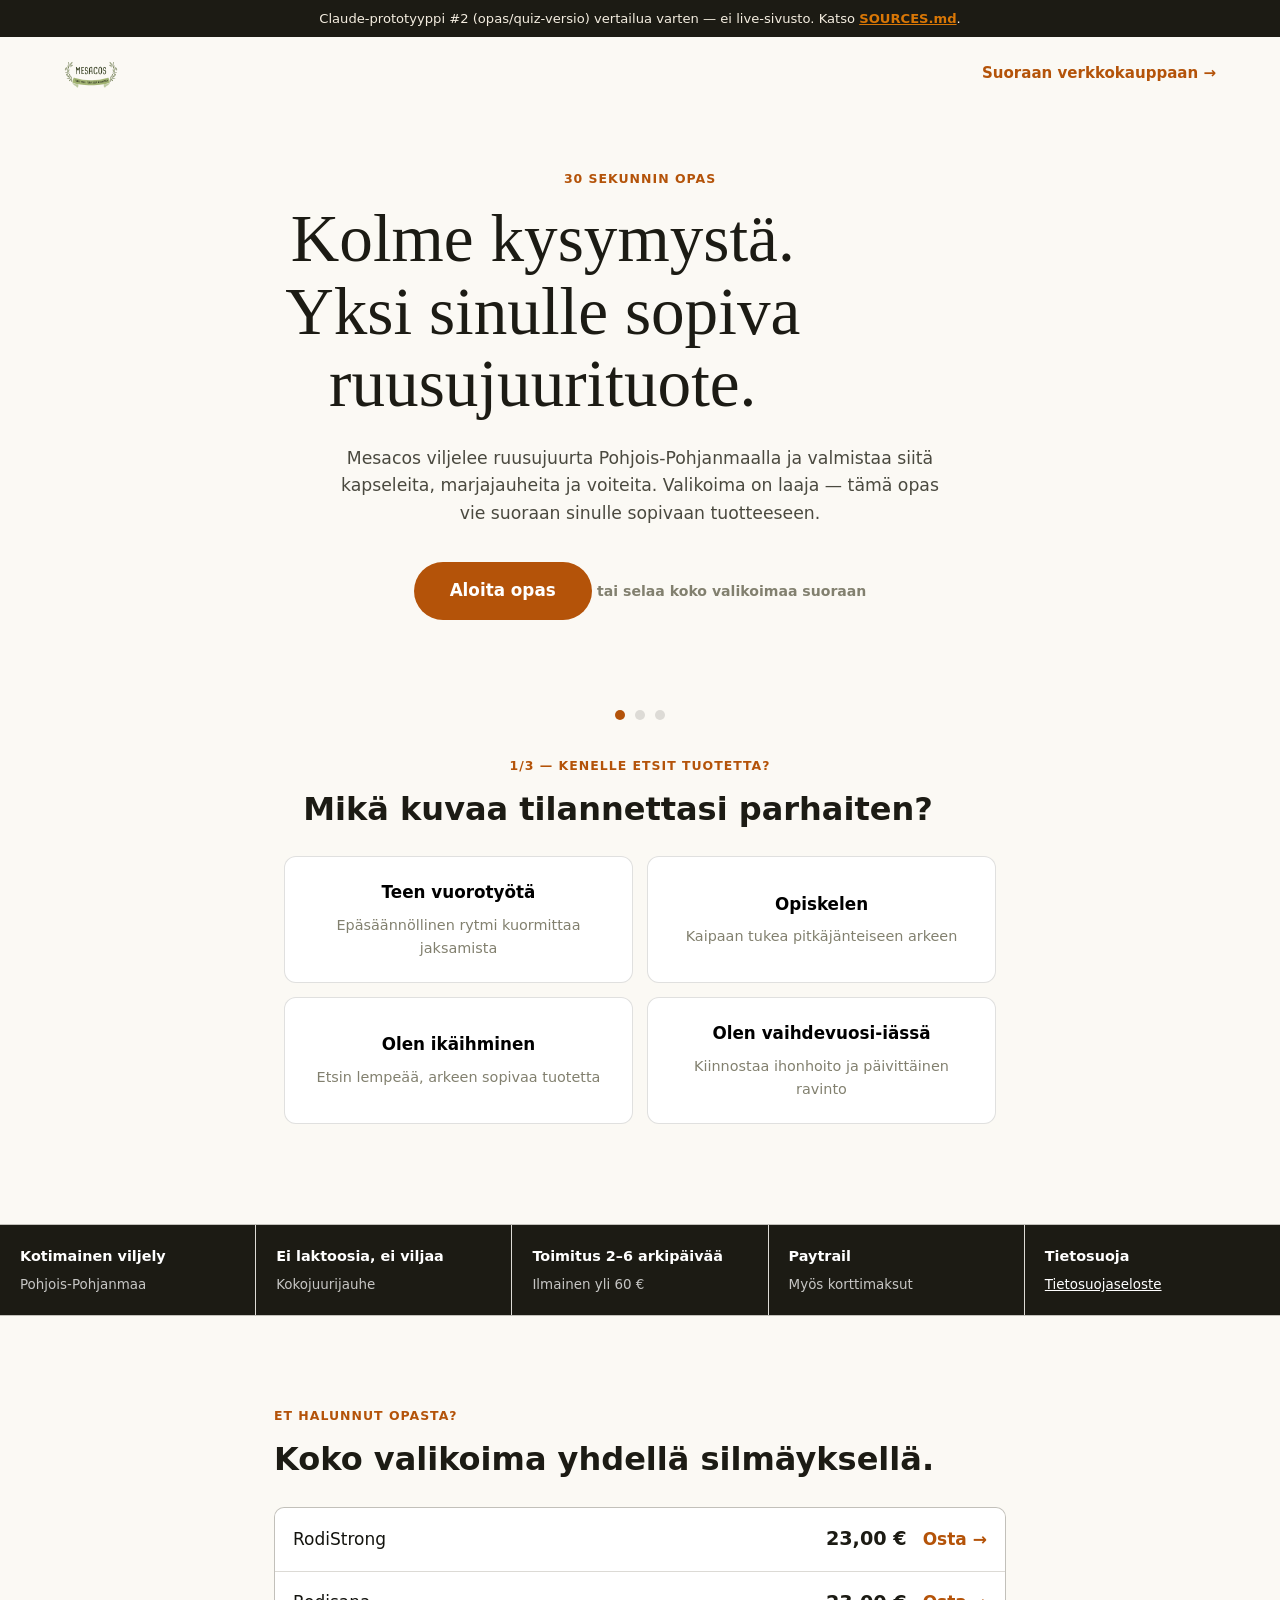
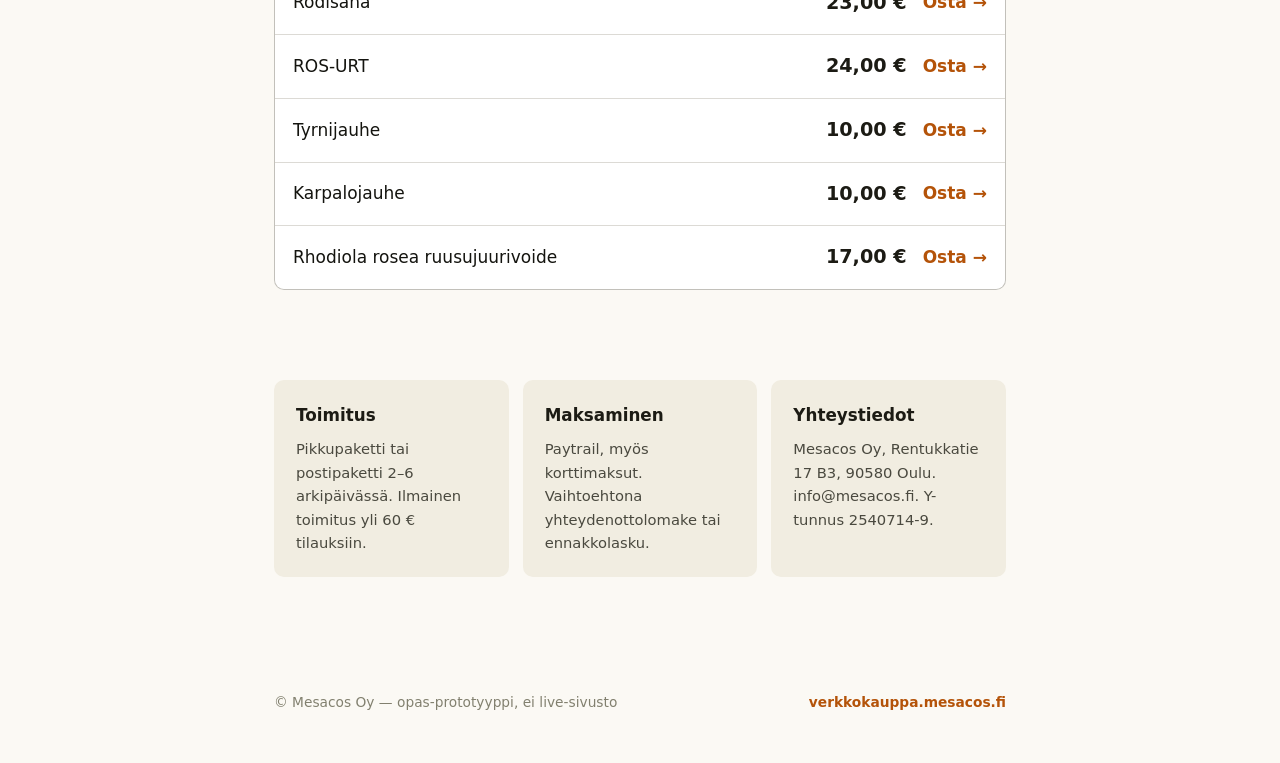
==== mesacos-funnel-opas/index.html @ 7ccc5e2c "Add three Mesacos funnel/site prototypes for CEO comparison review Static-only mirror of prototypes/" ====
<!doctype html>
<html lang="fi">
  <head>
    <meta charset="utf-8" />
    <meta name="viewport" content="width=device-width, initial-scale=1" />
    <title>Löydä oma ruusujuurituotteesi — Mesacos (opas-prototyyppi)</title>
    <link rel="stylesheet" href="./styles.css" />
  </head>
  <body>
    <div class="build-flag" role="note">
      Claude-prototyyppi #2 (opas/quiz-versio) vertailua varten — ei live-sivusto. Katso <a href="./SOURCES.md">SOURCES.md</a>.
    </div>

    <header class="topbar">
      <a class="brand" href="#top">
        <img src="./assets/mesacos-logo-transparent.png" alt="Mesacos Oy" />
      </a>
      <a class="link-quiet" href="https://verkkokauppa.mesacos.fi/" target="_blank" rel="noopener">Suoraan verkkokauppaan →</a>
    </header>

    <main id="top">
      <section class="hero">
        <p class="eyebrow">30 sekunnin opas</p>
        <h1>Kolme kysymystä. Yksi sinulle sopiva ruusujuurituote.</h1>
        <p class="lede">
          Mesacos viljelee ruusujuurta Pohjois-Pohjanmaalla ja valmistaa siitä kapseleita, marjajauheita ja voiteita. Valikoima on laaja — tämä opas vie suoraan sinulle sopivaan tuotteeseen.
        </p>
        <a class="button primary large" href="#opas" data-start>Aloita opas</a>
        <a class="link-quiet small" href="#valikoima">tai selaa koko valikoimaa suoraan</a>
      </section>

      <section class="quiz" id="opas" aria-label="Tuoteopas">
        <div class="quiz-progress" aria-hidden="true">
          <span class="dot is-active" data-dot="1"></span>
          <span class="dot" data-dot="2"></span>
          <span class="dot" data-dot="3"></span>
        </div>

        <div class="quiz-step is-active" data-step="1">
          <p class="eyebrow">1/3 — Kenelle etsit tuotetta?</p>
          <h2>Mikä kuvaa tilannettasi parhaiten?</h2>
          <div class="option-grid">
            <button class="option-card" type="button" data-segment="shift">
              <strong>Teen vuorotyötä</strong>
              <span>Epäsäännöllinen rytmi kuormittaa jaksamista</span>
            </button>
            <button class="option-card" type="button" data-segment="student">
              <strong>Opiskelen</strong>
              <span>Kaipaan tukea pitkäjänteiseen arkeen</span>
            </button>
            <button class="option-card" type="button" data-segment="senior">
              <strong>Olen ikäihminen</strong>
              <span>Etsin lempeää, arkeen sopivaa tuotetta</span>
            </button>
            <button class="option-card" type="button" data-segment="women">
              <strong>Olen vaihdevuosi-iässä</strong>
              <span>Kiinnostaa ihonhoito ja päivittäinen ravinto</span>
            </button>
          </div>
        </div>

        <div class="quiz-step" data-step="2">
          <p class="eyebrow">2/3 — Muoto</p>
          <h2 data-step2-title>Missä muodossa haluat käyttää tuotetta?</h2>
          <div class="option-grid" data-step2-options></div>
          <button class="link-quiet" type="button" data-back="1">← Takaisin</button>
        </div>

        <div class="quiz-step" data-step="3">
          <p class="eyebrow">3/3 — Suositus</p>
          <article class="result-card">
            <img data-result-image src="" alt="" />
            <div class="result-copy">
              <h2 data-result-title></h2>
              <p data-result-body></p>
              <div class="result-foot">
                <span class="price" data-result-price></span>
                <a class="button primary" data-result-link href="#" target="_blank" rel="noopener">Osta nyt</a>
              </div>
            </div>
          </article>
          <div class="result-proof">
            <p class="placeholder-flag">
              ESIMERKKI — ei oikeita asiakaspalautteita vielä kerätty.
            </p>
            <blockquote data-result-quote>
              <p>"Esimerkkiteksti asiakaskokemuksesta liittyen tähän tuotteeseen."</p>
              <cite>Esimerkkiasiakas — placeholder</cite>
            </blockquote>
          </div>
          <button class="link-quiet" type="button" data-restart>← Aloita alusta</button>
        </div>
      </section>

      <section class="trust-strip" aria-label="Luottamustiedot">
        <div>
          <strong>Kotimainen viljely</strong>
          <span>Pohjois-Pohjanmaa</span>
        </div>
        <div>
          <strong>Ei laktoosia, ei viljaa</strong>
          <span>Kokojuurijauhe</span>
        </div>
        <div>
          <strong>Toimitus 2–6 arkipäivää</strong>
          <span>Ilmainen yli 60 €</span>
        </div>
        <div>
          <strong>Paytrail</strong>
          <span>Myös korttimaksut</span>
        </div>
        <div>
          <strong>Tietosuoja</strong>
          <span><a href="https://verkkokauppa.mesacos.fi/privacy" target="_blank" rel="noopener">Tietosuojaseloste</a></span>
        </div>
      </section>

      <section class="section catalog" id="valikoima" aria-labelledby="catalog-title">
        <div class="section-heading compact">
          <p class="eyebrow">Et halunnut opasta?</p>
          <h2 id="catalog-title">Koko valikoima yhdellä silmäyksellä.</h2>
        </div>
        <ul class="catalog-list">
          <li><span>RodiStrong</span><span class="price">23,00 €</span><a href="https://verkkokauppa.mesacos.fi/product/4/rodistrong" target="_blank" rel="noopener">Osta →</a></li>
          <li><span>Rodisana</span><span class="price">23,00 €</span><a href="https://verkkokauppa.mesacos.fi/product/1/rodisana" target="_blank" rel="noopener">Osta →</a></li>
          <li><span>ROS-URT</span><span class="price">24,00 €</span><a href="https://verkkokauppa.mesacos.fi/product/9/ros-urt" target="_blank" rel="noopener">Osta →</a></li>
          <li><span>Tyrnijauhe</span><span class="price">10,00 €</span><a href="https://verkkokauppa.mesacos.fi/product/12/tyrnijauhe" target="_blank" rel="noopener">Osta →</a></li>
          <li><span>Karpalojauhe</span><span class="price">10,00 €</span><a href="https://verkkokauppa.mesacos.fi/product/15/karpalojauhe" target="_blank" rel="noopener">Osta →</a></li>
          <li><span>Rhodiola rosea ruusujuurivoide</span><span class="price">17,00 €</span><a href="https://verkkokauppa.mesacos.fi/product/8/rhodiola-rosea-ruusujuurivoide" target="_blank" rel="noopener">Osta →</a></li>
        </ul>
      </section>

      <section class="section proof">
        <div class="proof-grid">
          <article class="info-box">
            <h3>Toimitus</h3>
            <p>Pikkupaketti tai postipaketti 2–6 arkipäivässä. Ilmainen toimitus yli 60 € tilauksiin.</p>
          </article>
          <article class="info-box">
            <h3>Maksaminen</h3>
            <p>Paytrail, myös korttimaksut. Vaihtoehtona yhteydenottolomake tai ennakkolasku.</p>
          </article>
          <article class="info-box">
            <h3>Yhteystiedot</h3>
            <p>Mesacos Oy, Rentukkatie 17 B3, 90580 Oulu. info@mesacos.fi. Y-tunnus 2540714-9.</p>
          </article>
        </div>
      </section>
    </main>

    <footer class="footer">
      <span>© Mesacos Oy — opas-prototyyppi, ei live-sivusto</span>
      <a href="https://verkkokauppa.mesacos.fi/" target="_blank" rel="noopener">verkkokauppa.mesacos.fi</a>
    </footer>

    <script src="./script.js"></script>
  </body>
</html>
---- mesacos-funnel-opas/styles.css ----
:root {
  --bg: #fbf9f4;
  --ink: #14140f;
  --body: #4a493f;
  --muted: #82806f;
  --card: #ffffff;
  --panel: #f1ede1;
  --accent: #b45309;
  --accent-light: #d97706;
  --dark: #1c1b14;
  --line: rgba(20, 20, 15, 0.13);
  --shadow: 0 20px 50px rgba(20, 20, 15, 0.14);
}

* {
  box-sizing: border-box;
}

html {
  scroll-behavior: smooth;
}

body {
  margin: 0;
  background: var(--bg);
  color: var(--ink);
  font-family: ui-sans-serif, system-ui, -apple-system, "Segoe UI", sans-serif;
  font-size: 17px;
  line-height: 1.6;
}

a {
  color: inherit;
  text-decoration: none;
}

button {
  font: inherit;
}

.build-flag {
  padding: 8px 16px;
  background: var(--dark);
  color: #f4ede0;
  font-size: 0.82rem;
  text-align: center;
}

.build-flag a {
  color: var(--accent-light);
  font-weight: 700;
  text-decoration: underline;
}

.topbar {
  display: flex;
  align-items: center;
  justify-content: space-between;
  padding: 18px clamp(20px, 5vw, 64px);
}

.brand img {
  height: 36px;
  display: block;
}

.link-quiet {
  color: var(--accent);
  font-weight: 700;
  font-size: 0.94rem;
  border: none;
  background: none;
  cursor: pointer;
}

.link-quiet.small {
  display: inline-block;
  margin-top: 16px;
  font-size: 0.88rem;
  color: var(--muted);
}

.eyebrow {
  margin: 0 0 14px;
  color: var(--accent);
  font-size: 0.78rem;
  font-weight: 800;
  letter-spacing: 0.08em;
  text-transform: uppercase;
}

h1,
h2,
h3 {
  margin: 0;
  color: var(--dark);
}

h1 {
  max-width: 16ch;
  font-family: ui-serif, Georgia, "Times New Roman", serif;
  font-weight: 500;
  font-size: clamp(2.4rem, 5.4vw, 4.2rem);
  line-height: 1.08;
}

h2 {
  font-weight: 700;
  font-size: clamp(1.5rem, 2.6vw, 2rem);
  line-height: 1.2;
  max-width: 30ch;
}

h3 {
  font-size: 1.05rem;
  font-weight: 700;
}

.hero {
  max-width: 780px;
  margin: 0 auto;
  padding: clamp(30px, 6vw, 60px) clamp(20px, 5vw, 24px) clamp(60px, 8vw, 90px);
  text-align: center;
}

.lede {
  max-width: 56ch;
  margin: 24px auto 0;
  color: var(--body);
  font-size: 1.08rem;
}

.button {
  display: inline-flex;
  align-items: center;
  justify-content: center;
  min-height: 50px;
  padding: 0 26px;
  border: none;
  border-radius: 999px;
  font-weight: 800;
  cursor: pointer;
  background: var(--accent);
  color: #fff;
}

.button:hover {
  background: #8f3f06;
}

.button.large {
  min-height: 58px;
  padding: 0 36px;
  font-size: 1.05rem;
  margin-top: 34px;
}

.quiz {
  max-width: 760px;
  margin: 0 auto;
  padding: 0 clamp(20px, 5vw, 24px) clamp(60px, 8vw, 100px);
}

.quiz-progress {
  display: flex;
  justify-content: center;
  gap: 10px;
  margin-bottom: 36px;
}

.dot {
  width: 10px;
  height: 10px;
  border-radius: 50%;
  background: var(--line);
}

.dot.is-active {
  background: var(--accent);
}

.quiz-step {
  display: none;
  text-align: center;
}

.quiz-step.is-active {
  display: block;
}

.option-grid {
  display: grid;
  grid-template-columns: repeat(2, minmax(0, 1fr));
  gap: 14px;
  margin-top: 28px;
  text-align: left;
}

.option-card {
  padding: 22px;
  background: var(--card);
  border: 1px solid var(--line);
  border-radius: 12px;
  cursor: pointer;
  transition: border-color 0.15s ease, box-shadow 0.15s ease;
}

.option-card:hover {
  border-color: var(--accent);
  box-shadow: var(--shadow);
}

.option-card strong {
  display: block;
  font-size: 1.05rem;
  margin-bottom: 8px;
}

.option-card span {
  display: block;
  color: var(--muted);
  font-size: 0.9rem;
}

.result-card {
  display: grid;
  grid-template-columns: 200px minmax(0, 1fr);
  gap: 28px;
  align-items: center;
  padding: clamp(24px, 4vw, 36px);
  background: var(--panel);
  border-radius: 16px;
  text-align: left;
}

.result-card img {
  width: 100%;
  aspect-ratio: 1;
  object-fit: contain;
  background: #fff;
  border-radius: 10px;
  padding: 14px;
  border: 1px solid var(--line);
}

.result-copy p {
  margin: 12px 0 0;
  color: var(--body);
}

.result-foot {
  display: flex;
  align-items: center;
  gap: 20px;
  margin-top: 22px;
}

.price {
  font-weight: 800;
  font-size: 1.2rem;
  color: var(--dark);
}

.result-proof {
  margin-top: 26px;
  text-align: left;
}

.placeholder-flag {
  display: inline-block;
  margin: 0 0 14px;
  padding: 8px 14px;
  background: #fdecd2;
  border: 1px dashed var(--accent);
  border-radius: 8px;
  color: var(--accent);
  font-weight: 700;
  font-size: 0.82rem;
}

blockquote {
  margin: 0;
  padding: 20px 24px;
  background: var(--card);
  border-left: 4px solid var(--accent-light);
  border-radius: 8px;
}

blockquote p {
  margin: 0;
  font-style: italic;
}

blockquote cite {
  display: block;
  margin-top: 10px;
  color: var(--muted);
  font-style: normal;
  font-size: 0.85rem;
}

[data-restart] {
  display: block;
  margin: 24px auto 0;
}

.trust-strip {
  display: grid;
  grid-template-columns: repeat(5, minmax(0, 1fr));
  gap: 1px;
  background: var(--line);
  border-top: 1px solid var(--line);
  border-bottom: 1px solid var(--line);
}

.trust-strip div {
  padding: 20px clamp(12px, 2vw, 20px);
  background: var(--dark);
  color: #fff;
}

.trust-strip strong {
  display: block;
  font-size: 0.9rem;
  color: #fff;
}

.trust-strip span {
  display: block;
  margin-top: 6px;
  color: rgba(255, 255, 255, 0.75);
  font-size: 0.84rem;
}

.trust-strip a {
  color: #fff;
  text-decoration: underline;
}

.section {
  max-width: 780px;
  margin: 0 auto;
  padding: clamp(50px, 8vw, 90px) clamp(20px, 5vw, 24px);
}

.section-heading.compact {
  margin-bottom: 28px;
}

.catalog-list {
  list-style: none;
  margin: 0;
  padding: 0;
  display: grid;
  gap: 1px;
  background: var(--line);
  border: 1px solid var(--line);
  border-radius: 10px;
  overflow: hidden;
}

.catalog-list li {
  display: grid;
  grid-template-columns: minmax(0, 1fr) auto auto;
  align-items: center;
  gap: 16px;
  padding: 16px 18px;
  background: var(--card);
}

.catalog-list a {
  color: var(--accent);
  font-weight: 700;
}

.proof {
  padding-top: 0;
}

.proof-grid {
  display: grid;
  grid-template-columns: repeat(3, minmax(0, 1fr));
  gap: 14px;
}

.info-box {
  padding: 22px;
  background: var(--panel);
  border-radius: 10px;
}

.info-box p {
  margin: 8px 0 0;
  color: var(--body);
  font-size: 0.92rem;
}

.footer {
  display: flex;
  align-items: center;
  justify-content: space-between;
  gap: 16px;
  max-width: 780px;
  margin: 0 auto;
  padding: 24px clamp(20px, 5vw, 24px) 50px;
  color: var(--muted);
  font-size: 0.86rem;
}

.footer a {
  color: var(--accent);
  font-weight: 700;
}

@media (max-width: 720px) {
  .option-grid {
    grid-template-columns: 1fr;
  }

  .result-card {
    grid-template-columns: 1fr;
    text-align: center;
  }

  .result-card img {
    max-width: 180px;
    margin: 0 auto;
  }

  .result-foot {
    justify-content: center;
  }

  .result-copy {
    text-align: center;
  }

  .trust-strip,
  .proof-grid {
    grid-template-columns: 1fr;
  }

  .catalog-list li {
    grid-template-columns: 1fr auto;
  }

  .catalog-list li .price {
    display: none;
  }
}
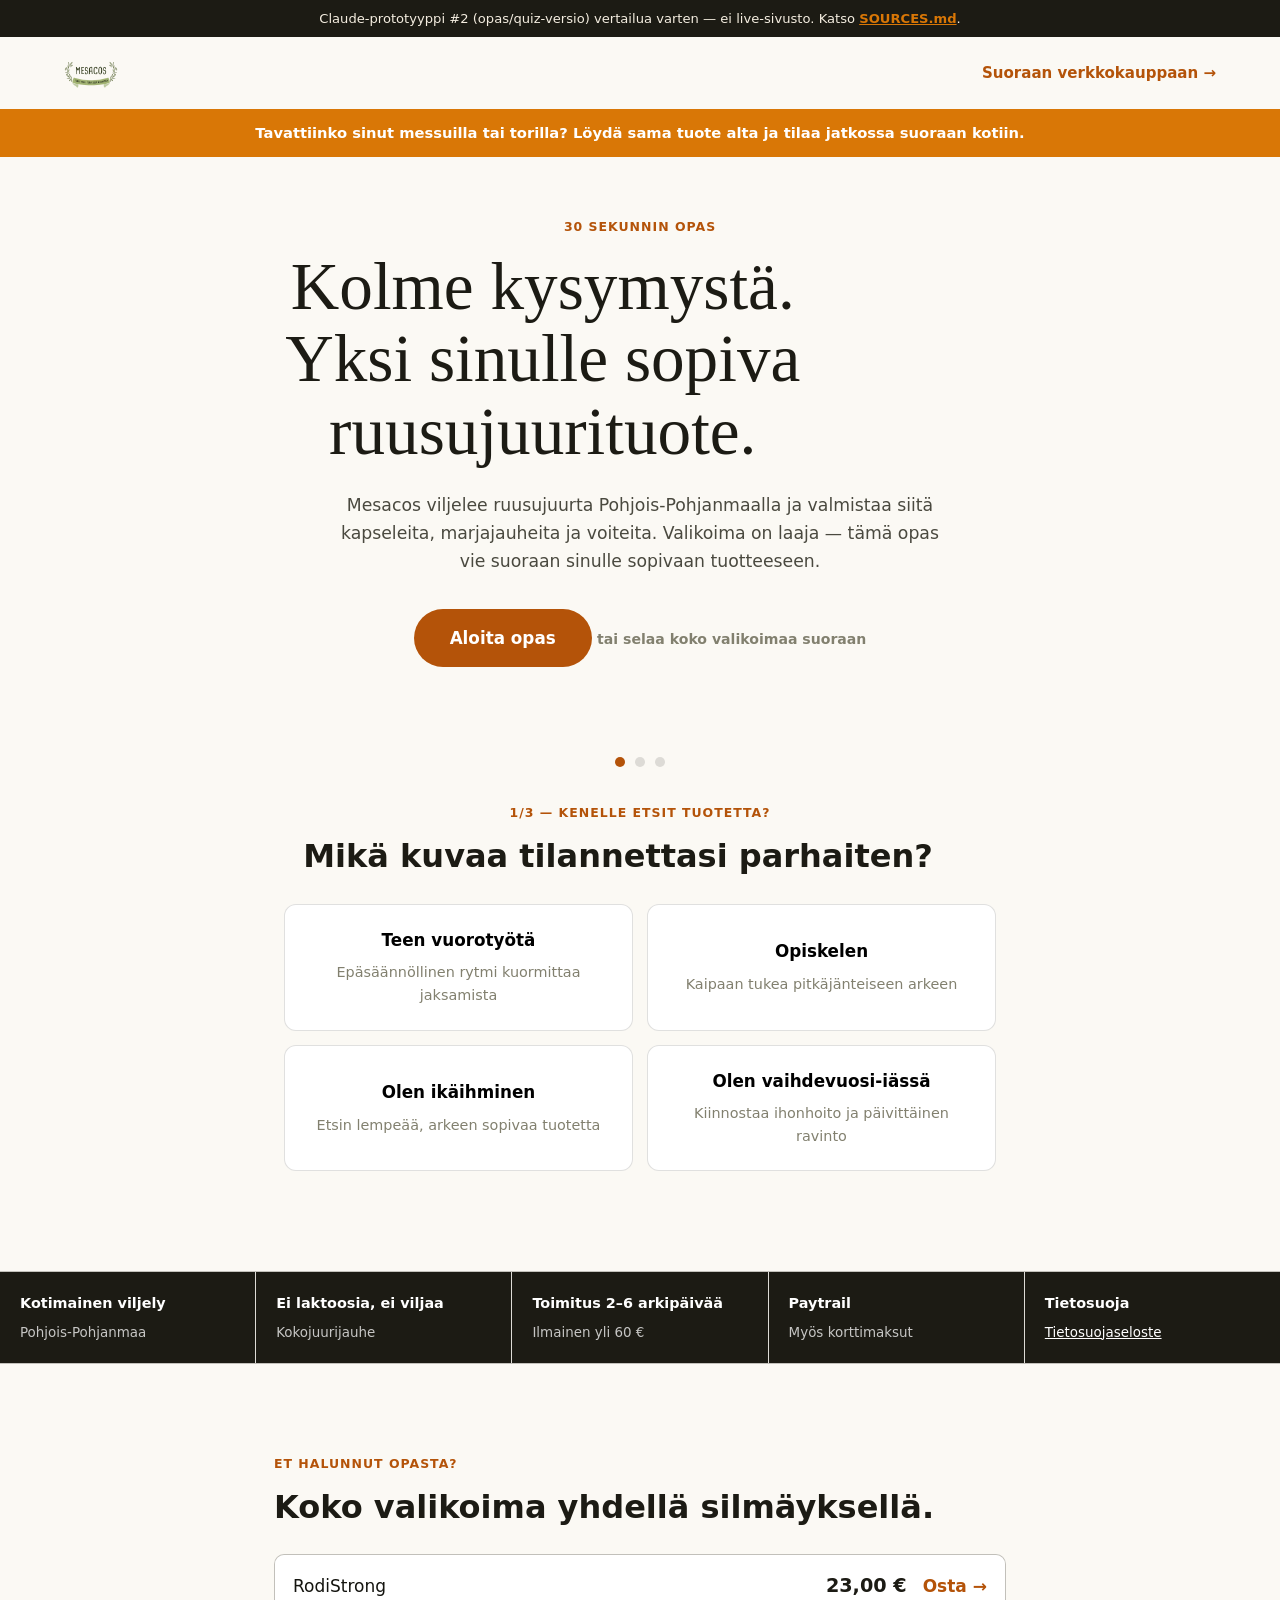
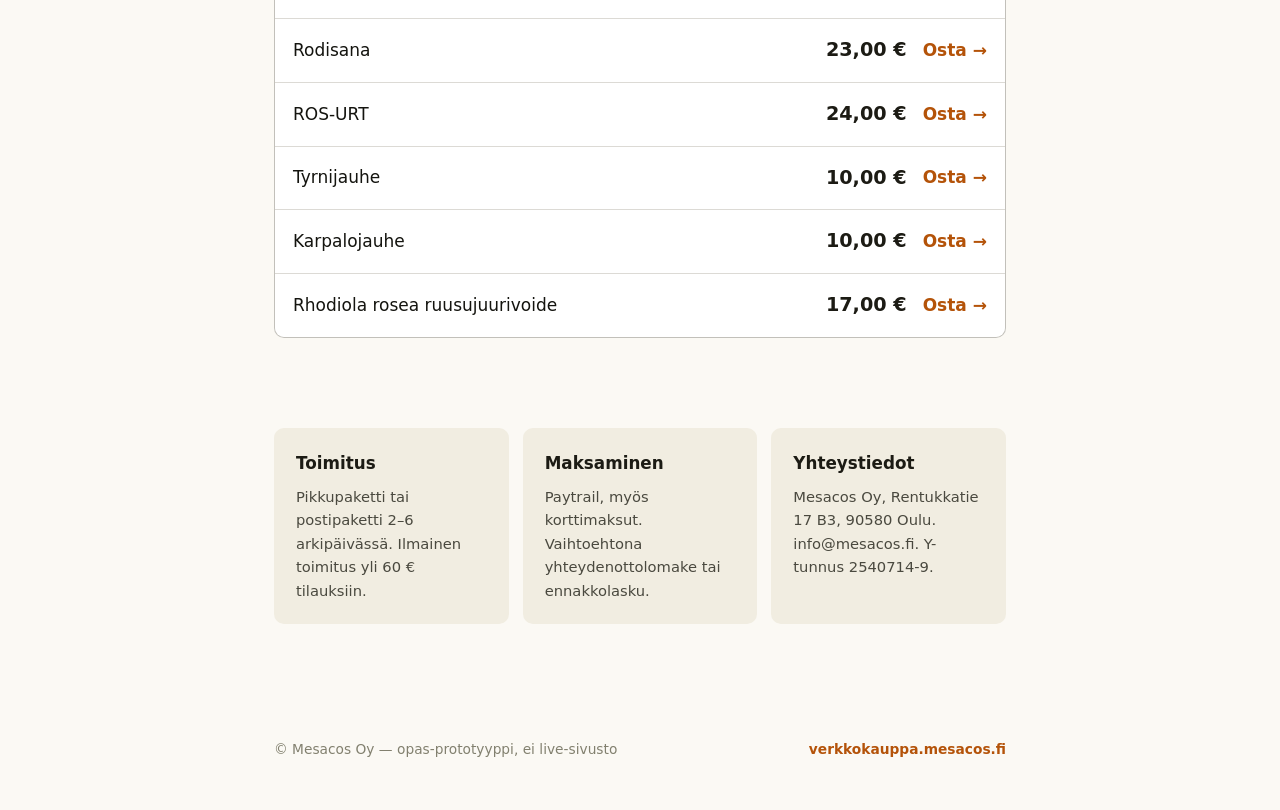
==== commit 718358f7: "Add event bridge, cross-sell, and reorder-reminder to quiz prototype" ====
--- a/mesacos-funnel-opas/index.html
+++ b/mesacos-funnel-opas/index.html
@@ -17,6 +17,10 @@
       </a>
       <a class="link-quiet" href="https://verkkokauppa.mesacos.fi/" target="_blank" rel="noopener">Suoraan verkkokauppaan →</a>
     </header>
+
+    <div class="event-banner">
+      Tavattiinko sinut messuilla tai torilla? Löydä sama tuote alta ja tilaa jatkossa suoraan kotiin.
+    </div>
 
     <main id="top">
       <section class="hero">
@@ -79,6 +83,16 @@
               </div>
             </div>
           </article>
+
+          <a class="cross-sell-card" data-cross-sell-link href="#" target="_blank" rel="noopener">
+            <img data-cross-sell-image src="" alt="" />
+            <span class="cross-sell-copy">
+              <span class="cross-sell-label">Sopii hyvin lisäksi</span>
+              <span data-cross-sell-title></span>
+            </span>
+            <span class="price" data-cross-sell-price></span>
+          </a>
+
           <div class="result-proof">
             <p class="placeholder-flag">
               ESIMERKKI — ei oikeita asiakaspalautteita vielä kerätty.
@@ -88,6 +102,16 @@
               <cite>Esimerkkiasiakas — placeholder</cite>
             </blockquote>
           </div>
+
+          <form class="reminder-form" data-reminder-form>
+            <label for="reminder-email">Muistutus n. 60 päivän kuluttua, kun tuote alkaa loppua</label>
+            <div class="reminder-row">
+              <input id="reminder-email" type="email" name="email" placeholder="Sähköpostisi" required data-reminder-email />
+              <button class="button secondary" type="submit">Muistuta minua</button>
+            </div>
+            <p class="form-message" data-reminder-message></p>
+          </form>
+
           <button class="link-quiet" type="button" data-restart>← Aloita alusta</button>
         </div>
       </section>
--- a/mesacos-funnel-opas/styles.css
+++ b/mesacos-funnel-opas/styles.css
@@ -52,6 +52,15 @@
   text-decoration: underline;
 }
 
+.event-banner {
+  background: var(--accent-light);
+  color: #fff;
+  text-align: center;
+  font-weight: 700;
+  font-size: 0.92rem;
+  padding: 12px clamp(20px, 5vw, 24px);
+}
+
 .topbar {
   display: flex;
   align-items: center;
@@ -155,6 +164,14 @@
   margin-top: 34px;
 }
 
+.button.secondary {
+  background: var(--dark);
+}
+
+.button.secondary:hover {
+  background: #000;
+}
+
 .quiz {
   max-width: 760px;
   margin: 0 auto;
@@ -261,9 +278,81 @@
   color: var(--dark);
 }
 
+.cross-sell-card {
+  display: flex;
+  align-items: center;
+  gap: 16px;
+  margin-top: 18px;
+  padding: 16px 20px;
+  background: var(--card);
+  border: 1px solid var(--line);
+  border-radius: 12px;
+  text-align: left;
+}
+
+.cross-sell-card img {
+  width: 56px;
+  height: 56px;
+  object-fit: contain;
+  background: #fff;
+  border-radius: 8px;
+  padding: 6px;
+  border: 1px solid var(--line);
+}
+
+.cross-sell-copy {
+  display: flex;
+  flex-direction: column;
+  flex: 1;
+}
+
+.cross-sell-label {
+  font-size: 0.78rem;
+  color: var(--muted);
+  text-transform: uppercase;
+  letter-spacing: 0.06em;
+  font-weight: 700;
+}
+
 .result-proof {
   margin-top: 26px;
   text-align: left;
+}
+
+.reminder-form {
+  margin-top: 18px;
+  padding: 18px 20px;
+  background: var(--panel);
+  border-radius: 12px;
+  text-align: left;
+}
+
+.reminder-form label {
+  display: block;
+  font-size: 0.88rem;
+  font-weight: 700;
+  margin-bottom: 10px;
+}
+
+.reminder-row {
+  display: flex;
+  gap: 10px;
+}
+
+.reminder-row input {
+  flex: 1;
+  padding: 0 14px;
+  height: 44px;
+  border: 1px solid var(--line);
+  border-radius: 8px;
+  font: inherit;
+}
+
+.form-message {
+  margin: 10px 0 0;
+  font-size: 0.86rem;
+  color: var(--accent);
+  font-weight: 700;
 }
 
 .placeholder-flag {
@@ -447,4 +536,12 @@
   .catalog-list li .price {
     display: none;
   }
-}
+
+  .cross-sell-card {
+    flex-wrap: wrap;
+  }
+
+  .reminder-row {
+    flex-direction: column;
+  }
+}
